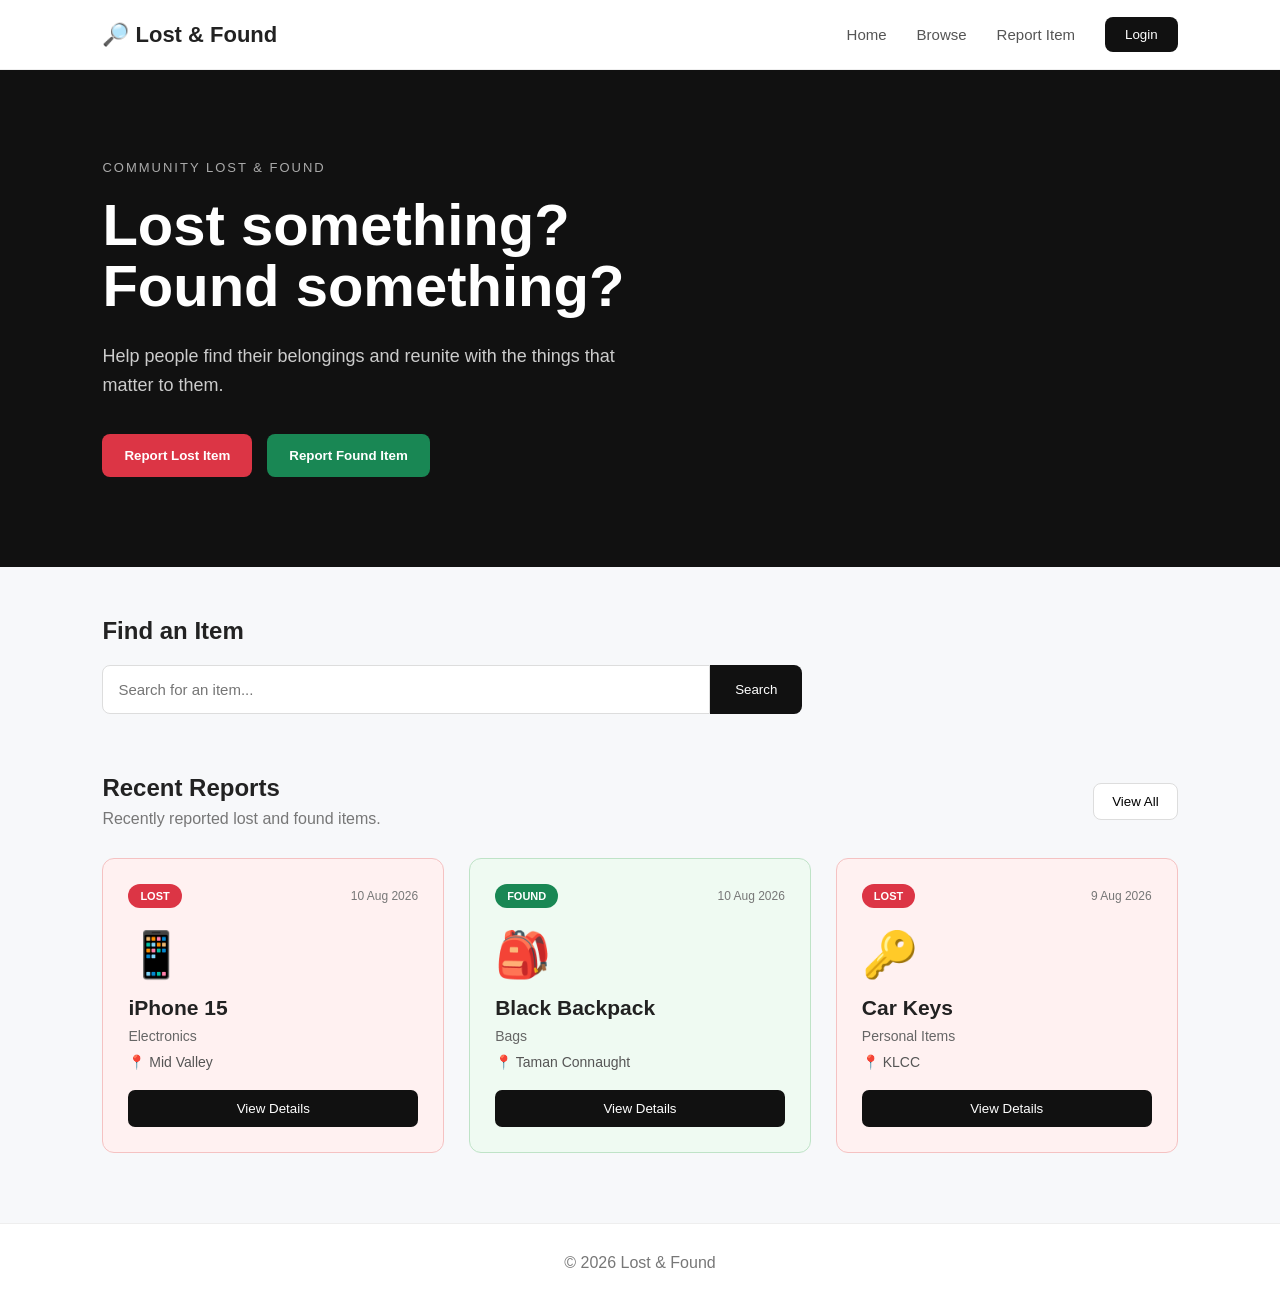
==== index.html @ 5e28d8ba "Create lost and found frontend homepage" ====
<!DOCTYPE html>
<html lang="en">

<head>
    <meta charset="UTF-8">
    <meta name="viewport" content="width=device-width, initial-scale=1.0">

    <title>Lost & Found</title>

    <link rel="stylesheet" href="style.css">
</head>

<body>

<header class="navbar">

    <div class="logo">
        🔎 Lost & Found
    </div>

    <nav>
        <a href="#">Home</a>
        <a href="#">Browse</a>
        <a href="#">Report Item</a>
    </nav>

    <button class="login-btn">
        Login
    </button>

</header>


<!-- HERO -->

<section class="hero">

    <div class="hero-content">

        <p class="hero-label">
            COMMUNITY LOST & FOUND
        </p>

        <h1>
            Lost something?<br>
            Found something?
        </h1>

        <p class="hero-description">
            Help people find their belongings and reunite
            with the things that matter to them.
        </p>

        <div class="hero-buttons">

            <button class="primary-btn">
                Report Lost Item
            </button>

            <button class="secondary-btn">
                Report Found Item
            </button>

        </div>

    </div>

</section>


<!-- SEARCH -->

<section class="search-section">

    <h2>
        Find an Item
    </h2>

    <div class="search-box">

        <input
            type="text"
            id="searchInput"
            placeholder="Search for an item..."
        >

        <button id="searchButton">
            Search
        </button>

    </div>

</section>


<!-- RECENT ITEMS -->

<section class="items-section">

    <div class="section-header">

        <div>

            <h2>
                Recent Reports
            </h2>

            <p>
                Recently reported lost and found items.
            </p>

        </div>

        <button class="view-btn">
            View All
        </button>

    </div>


    <div class="items-grid">


        <!-- LOST ITEM -->

        <div class="item-card lost-card">

            <div class="item-top">

                <span class="item-type lost">
                    LOST
                </span>

                <span class="item-date">
                    10 Aug 2026
                </span>

            </div>

            <div class="item-icon">
                📱
            </div>

            <h3>
                iPhone 15
            </h3>

            <p class="category">
                Electronics
            </p>

            <p class="location">
                📍 Mid Valley
            </p>

            <button class="details-btn">
                View Details
            </button>

        </div>


        <!-- FOUND ITEM -->

        <div class="item-card found-card">

            <div class="item-top">

                <span class="item-type found">
                    FOUND
                </span>

                <span class="item-date">
                    10 Aug 2026
                </span>

            </div>

            <div class="item-icon">
                🎒
            </div>

            <h3>
                Black Backpack
            </h3>

            <p class="category">
                Bags
            </p>

            <p class="location">
                📍 Taman Connaught
            </p>

            <button class="details-btn">
                View Details
            </button>

        </div>


        <!-- LOST ITEM -->

        <div class="item-card lost-card">

            <div class="item-top">

                <span class="item-type lost">
                    LOST
                </span>

                <span class="item-date">
                    9 Aug 2026
                </span>

            </div>

            <div class="item-icon">
                🔑
            </div>

            <h3>
                Car Keys
            </h3>

            <p class="category">
                Personal Items
            </p>

            <p class="location">
                📍 KLCC
            </p>

            <button class="details-btn">
                View Details
            </button>

        </div>


    </div>

</section>


<!-- FOOTER -->

<footer>

    <p>
        © 2026 Lost & Found
    </p>

</footer>


<script src="app.js"></script>

</body>

</html>
---- style.css ----
* {
    margin: 0;
    padding: 0;
    box-sizing: border-box;
}

body {
    font-family: Arial, sans-serif;

    background: #f7f8fa;

    color: #222;
}


/* =========================
   NAVIGATION
========================= */

.navbar {
    height: 70px;

    background: white;

    display: flex;

    align-items: center;

    padding: 0 8%;

    border-bottom: 1px solid #eee;
}

.logo {
    font-size: 22px;

    font-weight: bold;

    flex: 1;
}

.navbar nav {
    display: flex;

    gap: 30px;
}

.navbar nav a {
    text-decoration: none;

    color: #555;

    font-size: 15px;
}

.navbar nav a:hover {
    color: #111;
}

.login-btn {
    margin-left: 30px;

    padding: 10px 20px;

    background: #111;

    color: white;

    border: none;

    border-radius: 8px;

    cursor: pointer;
}


/* =========================
   HERO
========================= */

.hero {
    background: #111;

    color: white;

    padding: 90px 8%;
}

.hero-content {
    max-width: 700px;
}

.hero-label {
    font-size: 13px;

    letter-spacing: 2px;

    margin-bottom: 20px;

    color: #aaa;
}

.hero h1 {
    font-size: 58px;

    line-height: 1.05;

    margin-bottom: 25px;
}

.hero-description {
    color: #ccc;

    font-size: 18px;

    line-height: 1.6;

    max-width: 550px;

    margin-bottom: 35px;
}

.hero-buttons {
    display: flex;

    gap: 15px;
}

.primary-btn,
.secondary-btn {
    padding: 14px 22px;

    border-radius: 8px;

    cursor: pointer;

    font-weight: bold;
}

.primary-btn {
    border: none;

    background: #dc3545;

    color: white;
}

.primary-btn:hover {
    background: #bb2d3b;
}

.secondary-btn {
    background: #198754;

    border: none;

    color: white;
}

.secondary-btn:hover {
    background: #157347;
}


/* =========================
   SEARCH
========================= */

.search-section {
    padding: 50px 8% 20px;
}

.search-section h2 {
    margin-bottom: 20px;
}

.search-box {
    display: flex;

    max-width: 700px;
}

.search-box input {
    flex: 1;

    padding: 15px;

    border: 1px solid #ddd;

    border-radius: 8px 0 0 8px;

    font-size: 15px;

    outline: none;
}

.search-box input:focus {
    border-color: #999;
}

.search-box button {
    padding: 0 25px;

    border: none;

    background: #111;

    color: white;

    border-radius: 0 8px 8px 0;

    cursor: pointer;
}


/* =========================
   ITEMS SECTION
========================= */

.items-section {
    padding: 40px 8% 70px;
}

.section-header {
    display: flex;

    justify-content: space-between;

    align-items: center;

    margin-bottom: 30px;
}

.section-header p {
    color: #777;

    margin-top: 8px;
}

.view-btn {
    padding: 10px 18px;

    background: white;

    border: 1px solid #ddd;

    border-radius: 8px;

    cursor: pointer;
}


/* =========================
   ITEM GRID
========================= */

.items-grid {
    display: grid;

    grid-template-columns:
        repeat(3, 1fr);

    gap: 25px;
}


/* =========================
   ITEM CARD
========================= */

.item-card {
    padding: 25px;

    border-radius: 12px;

    transition: 0.2s;
}

.item-card:hover {
    transform: translateY(-4px);

    box-shadow:
        0 10px 30px rgba(0, 0, 0, 0.10);
}


/* LOST CARD */

.lost-card {
    background: #fff1f1;

    border: 1px solid #f5c2c2;
}


/* FOUND CARD */

.found-card {
    background: #effaf2;

    border: 1px solid #bfe3c7;
}


/* =========================
   ITEM HEADER
========================= */

.item-top {
    display: flex;

    justify-content: space-between;

    align-items: center;

    margin-bottom: 20px;
}


/* STATUS */

.item-type {
    padding: 6px 12px;

    border-radius: 20px;

    font-size: 11px;

    font-weight: bold;
}


/* LOST STATUS */

.item-type.lost {
    background: #dc3545;

    color: white;
}


/* FOUND STATUS */

.item-type.found {
    background: #198754;

    color: white;
}


.item-date {
    color: #777;

    font-size: 12px;
}


/* =========================
   ITEM CONTENT
========================= */

.item-icon {
    font-size: 45px;

    margin-bottom: 15px;
}

.item-card h3 {
    font-size: 21px;

    margin-bottom: 8px;
}

.category {
    color: #666;

    font-size: 14px;

    margin-bottom: 10px;
}

.location {
    color: #555;

    font-size: 14px;

    margin-bottom: 20px;
}


/* =========================
   DETAILS BUTTON
========================= */

.details-btn {
    width: 100%;

    padding: 11px;

    background: #111;

    color: white;

    border: none;

    border-radius: 7px;

    cursor: pointer;
}

.details-btn:hover {
    background: #333;
}


/* =========================
   FOOTER
========================= */

footer {
    background: white;

    text-align: center;

    padding: 30px;

    color: #777;

    border-top: 1px solid #eee;
}


/* =========================
   RESPONSIVE
========================= */

@media (max-width: 900px) {

    .items-grid {
        grid-template-columns:
            1fr 1fr;
    }
}


@media (max-width: 600px) {

    .navbar nav {
        display: none;
    }

    .hero {
        padding: 60px 5%;
    }

    .hero h1 {
        font-size: 42px;
    }

    .hero-buttons {
        flex-direction: column;
    }

    .search-section,
    .items-section {
        padding-left: 5%;

        padding-right: 5%;
    }

    .items-grid {
        grid-template-columns: 1fr;
    }
}
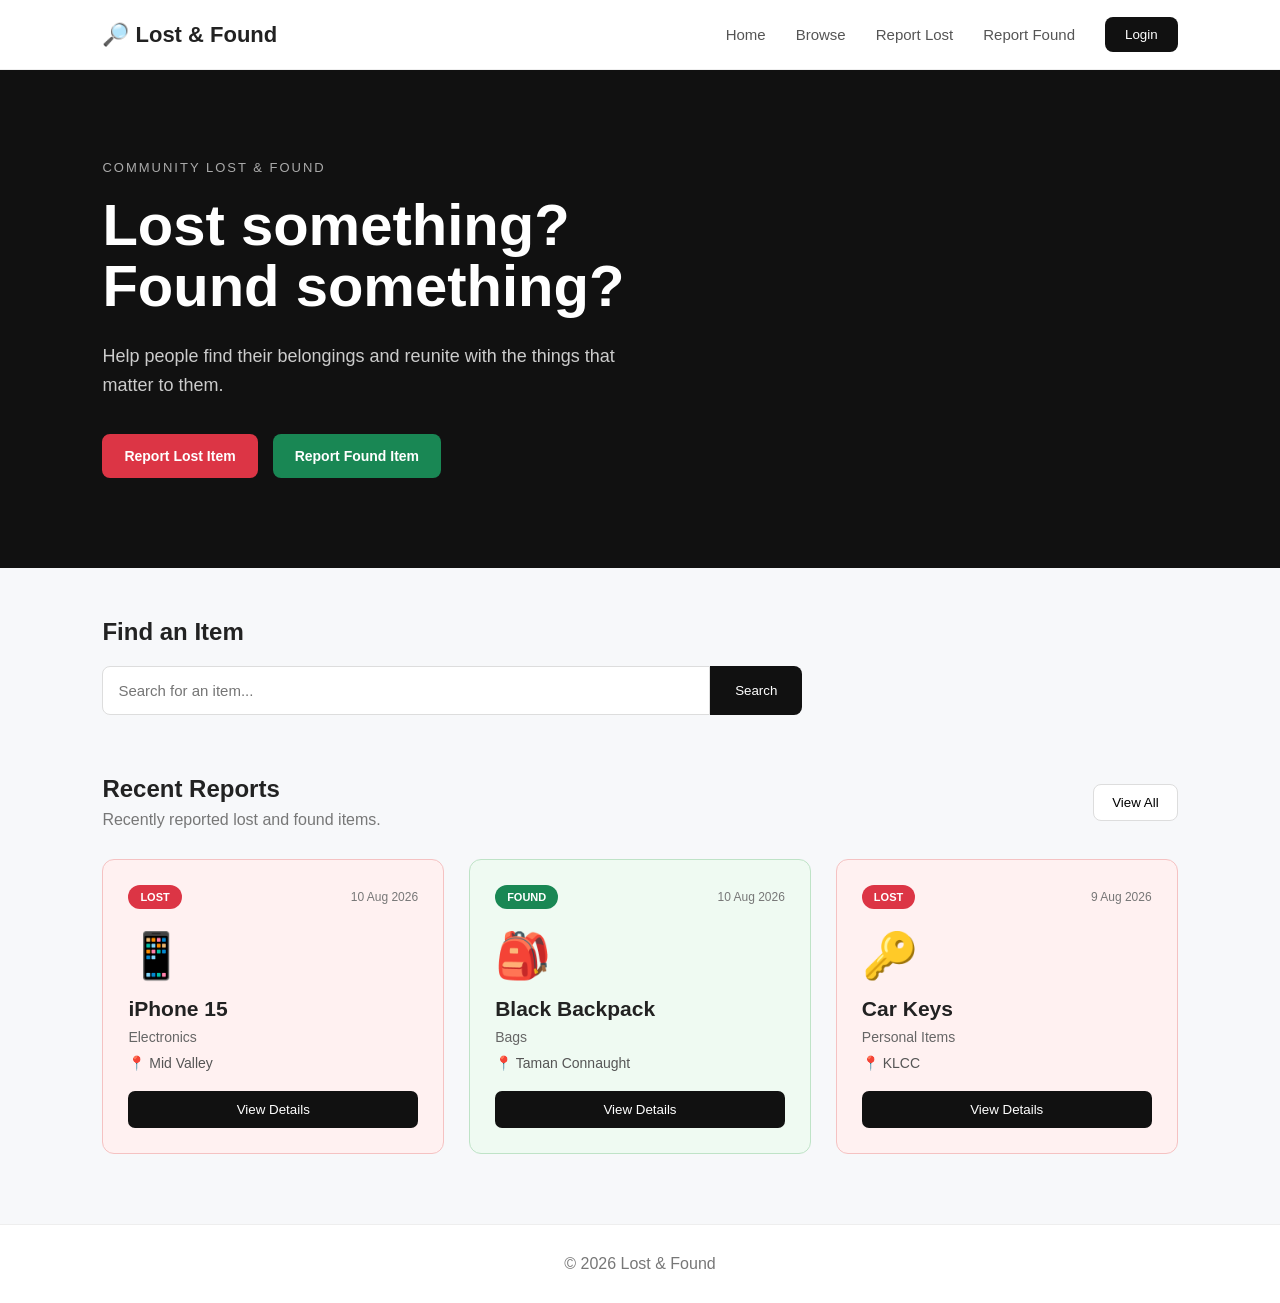
==== commit db522e78: "Add modals for lost and found report" ====
--- a/index.html
+++ b/index.html
@@ -2,15 +2,27 @@
 <html lang="en">
 
 <head>
+
     <meta charset="UTF-8">
-    <meta name="viewport" content="width=device-width, initial-scale=1.0">
+
+    <meta
+        name="viewport"
+        content="width=device-width, initial-scale=1.0"
+    >
 
     <title>Lost & Found</title>
 
     <link rel="stylesheet" href="style.css">
+
 </head>
 
+
 <body>
+
+
+<!-- =========================
+     NAVIGATION
+========================= -->
 
 <header class="navbar">
 
@@ -19,9 +31,25 @@
     </div>
 
     <nav>
-        <a href="#">Home</a>
-        <a href="#">Browse</a>
-        <a href="#">Report Item</a>
+
+        <a href="#">
+            Home
+        </a>
+
+        <a href="#recent-items">
+            Browse
+        </a>
+
+        <a href="#"
+           onclick="openLostModal(); return false;">
+            Report Lost
+        </a>
+
+        <a href="#"
+           onclick="openFoundModal(); return false;">
+            Report Found
+        </a>
+
     </nav>
 
     <button class="login-btn">
@@ -31,7 +59,9 @@
 </header>
 
 
-<!-- HERO -->
+<!-- =========================
+     HERO
+========================= -->
 
 <section class="hero">
 
@@ -53,11 +83,17 @@
 
         <div class="hero-buttons">
 
-            <button class="primary-btn">
+            <button
+                class="primary-btn"
+                onclick="openLostModal()"
+            >
                 Report Lost Item
             </button>
 
-            <button class="secondary-btn">
+            <button
+                class="secondary-btn"
+                onclick="openFoundModal()"
+            >
                 Report Found Item
             </button>
 
@@ -68,7 +104,9 @@
 </section>
 
 
-<!-- SEARCH -->
+<!-- =========================
+     SEARCH
+========================= -->
 
 <section class="search-section">
 
@@ -93,9 +131,14 @@
 </section>
 
 
-<!-- RECENT ITEMS -->
-
-<section class="items-section">
+<!-- =========================
+     RECENT ITEMS
+========================= -->
+
+<section
+    class="items-section"
+    id="recent-items"
+>
 
     <div class="section-header">
 
@@ -243,6 +286,382 @@
 </section>
 
 
+<!-- =========================
+     LOST ITEM MODAL
+========================= -->
+
+<div
+    id="lostModal"
+    class="modal"
+>
+
+    <div class="modal-content lost-modal">
+
+        <button
+            class="close-btn"
+            onclick="closeLostModal()"
+        >
+            ×
+        </button>
+
+
+        <div class="modal-header">
+
+            <span class="modal-icon">
+                🔴
+            </span>
+
+            <div>
+
+                <p class="modal-label lost-label">
+                    LOST ITEM
+                </p>
+
+                <h2>
+                    Report a Lost Item
+                </h2>
+
+                <p>
+                    Tell us about the item you lost.
+                </p>
+
+            </div>
+
+        </div>
+
+
+        <form id="lostItemForm">
+
+
+            <div class="form-group">
+
+                <label>
+                    Item Name
+                </label>
+
+                <input
+                    type="text"
+                    name="title"
+                    placeholder="e.g. iPhone 15"
+                    required
+                >
+
+            </div>
+
+
+            <div class="form-group">
+
+                <label>
+                    Category
+                </label>
+
+                <select
+                    name="category"
+                    required
+                >
+
+                    <option value="">
+                        Select a category
+                    </option>
+
+                    <option>
+                        Electronics
+                    </option>
+
+                    <option>
+                        Bags
+                    </option>
+
+                    <option>
+                        Wallet
+                    </option>
+
+                    <option>
+                        Keys
+                    </option>
+
+                    <option>
+                        Documents
+                    </option>
+
+                    <option>
+                        Clothing
+                    </option>
+
+                    <option>
+                        Others
+                    </option>
+
+                </select>
+
+            </div>
+
+
+            <div class="form-group">
+
+                <label>
+                    Description
+                </label>
+
+                <textarea
+                    name="description"
+                    rows="4"
+                    placeholder="Describe the item..."
+                    required
+                ></textarea>
+
+            </div>
+
+
+            <div class="form-group">
+
+                <label>
+                    Location Lost
+                </label>
+
+                <input
+                    type="text"
+                    name="location"
+                    placeholder="e.g. Mid Valley"
+                    required
+                >
+
+            </div>
+
+
+            <div class="form-group">
+
+                <label>
+                    Date Lost
+                </label>
+
+                <input
+                    type="date"
+                    name="date"
+                    required
+                >
+
+            </div>
+
+
+            <div class="form-group">
+
+                <label>
+                    Contact Email
+                </label>
+
+                <input
+                    type="email"
+                    name="contactEmail"
+                    placeholder="example@email.com"
+                    required
+                >
+
+            </div>
+
+
+            <button
+                type="submit"
+                class="submit-btn lost-submit"
+            >
+                Report Lost Item
+            </button>
+
+        </form>
+
+    </div>
+
+</div>
+
+
+<!-- =========================
+     FOUND ITEM MODAL
+========================= -->
+
+<div
+    id="foundModal"
+    class="modal"
+>
+
+    <div class="modal-content found-modal">
+
+        <button
+            class="close-btn"
+            onclick="closeFoundModal()"
+        >
+            ×
+        </button>
+
+
+        <div class="modal-header">
+
+            <span class="modal-icon">
+                🟢
+            </span>
+
+            <div>
+
+                <p class="modal-label found-label">
+                    FOUND ITEM
+                </p>
+
+                <h2>
+                    Report a Found Item
+                </h2>
+
+                <p>
+                    Help someone find their belongings.
+                </p>
+
+            </div>
+
+        </div>
+
+
+        <form id="foundItemForm">
+
+
+            <div class="form-group">
+
+                <label>
+                    Item Name
+                </label>
+
+                <input
+                    type="text"
+                    name="title"
+                    placeholder="e.g. Black Backpack"
+                    required
+                >
+
+            </div>
+
+
+            <div class="form-group">
+
+                <label>
+                    Category
+                </label>
+
+                <select
+                    name="category"
+                    required
+                >
+
+                    <option value="">
+                        Select a category
+                    </option>
+
+                    <option>
+                        Electronics
+                    </option>
+
+                    <option>
+                        Bags
+                    </option>
+
+                    <option>
+                        Wallet
+                    </option>
+
+                    <option>
+                        Keys
+                    </option>
+
+                    <option>
+                        Documents
+                    </option>
+
+                    <option>
+                        Clothing
+                    </option>
+
+                    <option>
+                        Others
+                    </option>
+
+                </select>
+
+            </div>
+
+
+            <div class="form-group">
+
+                <label>
+                    Description
+                </label>
+
+                <textarea
+                    name="description"
+                    rows="4"
+                    placeholder="Describe the item..."
+                    required
+                ></textarea>
+
+            </div>
+
+
+            <div class="form-group">
+
+                <label>
+                    Location Found
+                </label>
+
+                <input
+                    type="text"
+                    name="location"
+                    placeholder="e.g. Taman Connaught"
+                    required
+                >
+
+            </div>
+
+
+            <div class="form-group">
+
+                <label>
+                    Date Found
+                </label>
+
+                <input
+                    type="date"
+                    name="date"
+                    required
+                >
+
+            </div>
+
+
+            <div class="form-group">
+
+                <label>
+                    Contact Email
+                </label>
+
+                <input
+                    type="email"
+                    name="contactEmail"
+                    placeholder="example@email.com"
+                    required
+                >
+
+            </div>
+
+
+            <button
+                type="submit"
+                class="submit-btn found-submit"
+            >
+                Report Found Item
+            </button>
+
+        </form>
+
+    </div>
+
+</div>
+
+
 <!-- FOOTER -->
 
 <footer>
--- a/style.css
+++ b/style.css
@@ -6,9 +6,7 @@
 
 body {
     font-family: Arial, sans-serif;
-
     background: #f7f8fa;
-
     color: #222;
 }
 
@@ -19,11 +17,9 @@
 
 .navbar {
     height: 70px;
-
     background: white;
 
     display: flex;
-
     align-items: center;
 
     padding: 0 8%;
@@ -33,23 +29,18 @@
 
 .logo {
     font-size: 22px;
-
     font-weight: bold;
-
     flex: 1;
 }
 
 .navbar nav {
     display: flex;
-
     gap: 30px;
 }
 
 .navbar nav a {
     text-decoration: none;
-
     color: #555;
-
     font-size: 15px;
 }
 
@@ -63,14 +54,16 @@
     padding: 10px 20px;
 
     background: #111;
-
     color: white;
 
     border: none;
-
     border-radius: 8px;
 
     cursor: pointer;
+}
+
+.login-btn:hover {
+    background: #333;
 }
 
 
@@ -80,7 +73,6 @@
 
 .hero {
     background: #111;
-
     color: white;
 
     padding: 90px 8%;
@@ -92,7 +84,6 @@
 
 .hero-label {
     font-size: 13px;
-
     letter-spacing: 2px;
 
     margin-bottom: 20px;
@@ -102,7 +93,6 @@
 
 .hero h1 {
     font-size: 58px;
-
     line-height: 1.05;
 
     margin-bottom: 25px;
@@ -112,7 +102,6 @@
     color: #ccc;
 
     font-size: 18px;
-
     line-height: 1.6;
 
     max-width: 550px;
@@ -122,7 +111,6 @@
 
 .hero-buttons {
     display: flex;
-
     gap: 15px;
 }
 
@@ -135,13 +123,14 @@
     cursor: pointer;
 
     font-weight: bold;
+
+    font-size: 14px;
 }
 
 .primary-btn {
     border: none;
 
     background: #dc3545;
-
     color: white;
 }
 
@@ -176,7 +165,6 @@
 
 .search-box {
     display: flex;
-
     max-width: 700px;
 }
 
@@ -204,12 +192,15 @@
     border: none;
 
     background: #111;
-
     color: white;
 
     border-radius: 0 8px 8px 0;
 
     cursor: pointer;
+}
+
+.search-box button:hover {
+    background: #333;
 }
 
 
@@ -225,7 +216,6 @@
     display: flex;
 
     justify-content: space-between;
-
     align-items: center;
 
     margin-bottom: 30px;
@@ -233,7 +223,6 @@
 
 .section-header p {
     color: #777;
-
     margin-top: 8px;
 }
 
@@ -249,6 +238,10 @@
     cursor: pointer;
 }
 
+.view-btn:hover {
+    background: #f5f5f5;
+}
+
 
 /* =========================
    ITEM GRID
@@ -257,8 +250,7 @@
 .items-grid {
     display: grid;
 
-    grid-template-columns:
-        repeat(3, 1fr);
+    grid-template-columns: repeat(3, 1fr);
 
     gap: 25px;
 }
@@ -310,14 +302,10 @@
     display: flex;
 
     justify-content: space-between;
-
     align-items: center;
 
     margin-bottom: 20px;
 }
-
-
-/* STATUS */
 
 .item-type {
     padding: 6px 12px;
@@ -334,7 +322,6 @@
 
 .item-type.lost {
     background: #dc3545;
-
     color: white;
 }
 
@@ -343,10 +330,8 @@
 
 .item-type.found {
     background: #198754;
-
-    color: white;
-}
-
+    color: white;
+}
 
 .item-date {
     color: #777;
@@ -430,15 +415,247 @@
 }
 
 
-/* =========================
-   RESPONSIVE
+/* =================================================
+   REPORT MODAL
+================================================= */
+
+.modal {
+    display: none;
+
+    position: fixed;
+
+    z-index: 1000;
+
+    inset: 0;
+
+    background: rgba(0, 0, 0, 0.6);
+
+    padding: 20px;
+
+    overflow-y: auto;
+}
+
+.modal.active {
+    display: flex;
+
+    align-items: center;
+
+    justify-content: center;
+}
+
+
+/* =========================
+   MODAL CONTAINER
+========================= */
+
+.modal-content {
+    position: relative;
+
+    width: 100%;
+
+    max-width: 520px;
+
+    max-height: 90vh;
+
+    overflow-y: auto;
+
+    background: white;
+
+    padding: 25px 28px;
+
+    box-shadow:
+        0 15px 40px rgba(0, 0, 0, 0.20);
+}
+
+
+/* =========================
+   CLOSE BUTTON
+========================= */
+
+.close-btn {
+    position: absolute;
+
+    right: 15px;
+    top: 12px;
+
+    width: 30px;
+    height: 30px;
+
+    border: none;
+
+    background: transparent;
+
+    font-size: 24px;
+
+    color: #777;
+
+    cursor: pointer;
+}
+
+.close-btn:hover {
+    color: #111;
+}
+
+
+/* =========================
+   MODAL HEADER
+========================= */
+
+.modal-header {
+    display: flex;
+
+    gap: 12px;
+
+    align-items: flex-start;
+
+    margin-bottom: 20px;
+}
+
+.modal-icon {
+    font-size: 26px;
+}
+
+.modal-label {
+    font-size: 10px;
+
+    font-weight: bold;
+
+    letter-spacing: 1.3px;
+
+    margin-bottom: 4px;
+}
+
+
+/* LOST LABEL */
+
+.lost-label {
+    color: #dc3545;
+}
+
+
+/* FOUND LABEL */
+
+.found-label {
+    color: #198754;
+}
+
+.modal-header h2 {
+    font-size: 24px;
+
+    margin-bottom: 4px;
+}
+
+.modal-header p:last-child {
+    color: #777;
+
+    font-size: 13px;
+}
+
+
+/* =========================
+   FORM
+========================= */
+
+.form-group {
+    margin-bottom: 13px;
+}
+
+.form-group label {
+    display: block;
+
+    margin-bottom: 5px;
+
+    font-size: 13px;
+
+    font-weight: bold;
+}
+
+.form-group input,
+.form-group select,
+.form-group textarea {
+    width: 100%;
+
+    padding: 9px 11px;
+
+    border: 1px solid #ddd;
+
+    border-radius: 6px;
+
+    font-family: inherit;
+
+    font-size: 13px;
+
+    outline: none;
+}
+
+.form-group input:focus,
+.form-group select:focus,
+.form-group textarea:focus {
+    border-color: #888;
+}
+
+.form-group textarea {
+    resize: vertical;
+
+    min-height: 65px;
+}
+
+
+/* =========================
+   SUBMIT BUTTON
+========================= */
+
+.submit-btn {
+    width: 100%;
+
+    padding: 11px;
+
+    color: white;
+
+    border: none;
+
+    border-radius: 7px;
+
+    font-weight: bold;
+
+    font-size: 14px;
+
+    cursor: pointer;
+
+    margin-top: 3px;
+}
+
+
+/* LOST SUBMIT */
+
+.lost-submit {
+    background: #dc3545;
+}
+
+.lost-submit:hover {
+    background: #bb2d3b;
+}
+
+
+/* FOUND SUBMIT */
+
+.found-submit {
+    background: #198754;
+}
+
+.found-submit:hover {
+    background: #157347;
+}
+
+
+/* =========================
+   MOBILE
 ========================= */
 
 @media (max-width: 900px) {
 
     .items-grid {
-        grid-template-columns:
-            1fr 1fr;
+        grid-template-columns: 1fr 1fr;
     }
 }
 
@@ -464,11 +681,38 @@
     .search-section,
     .items-section {
         padding-left: 5%;
-
         padding-right: 5%;
     }
 
     .items-grid {
         grid-template-columns: 1fr;
     }
+
+    /* MODAL */
+
+    .modal {
+        padding: 10px;
+    }
+
+    .modal-content {
+        max-height: 95vh;
+
+        padding: 22px 20px;
+    }
+
+    .modal-header h2 {
+        font-size: 21px;
+    }
+
+    .modal-header {
+        margin-bottom: 16px;
+    }
+
+    .form-group {
+        margin-bottom: 11px;
+    }
+
+    .form-group textarea {
+        min-height: 60px;
+    }
 }
